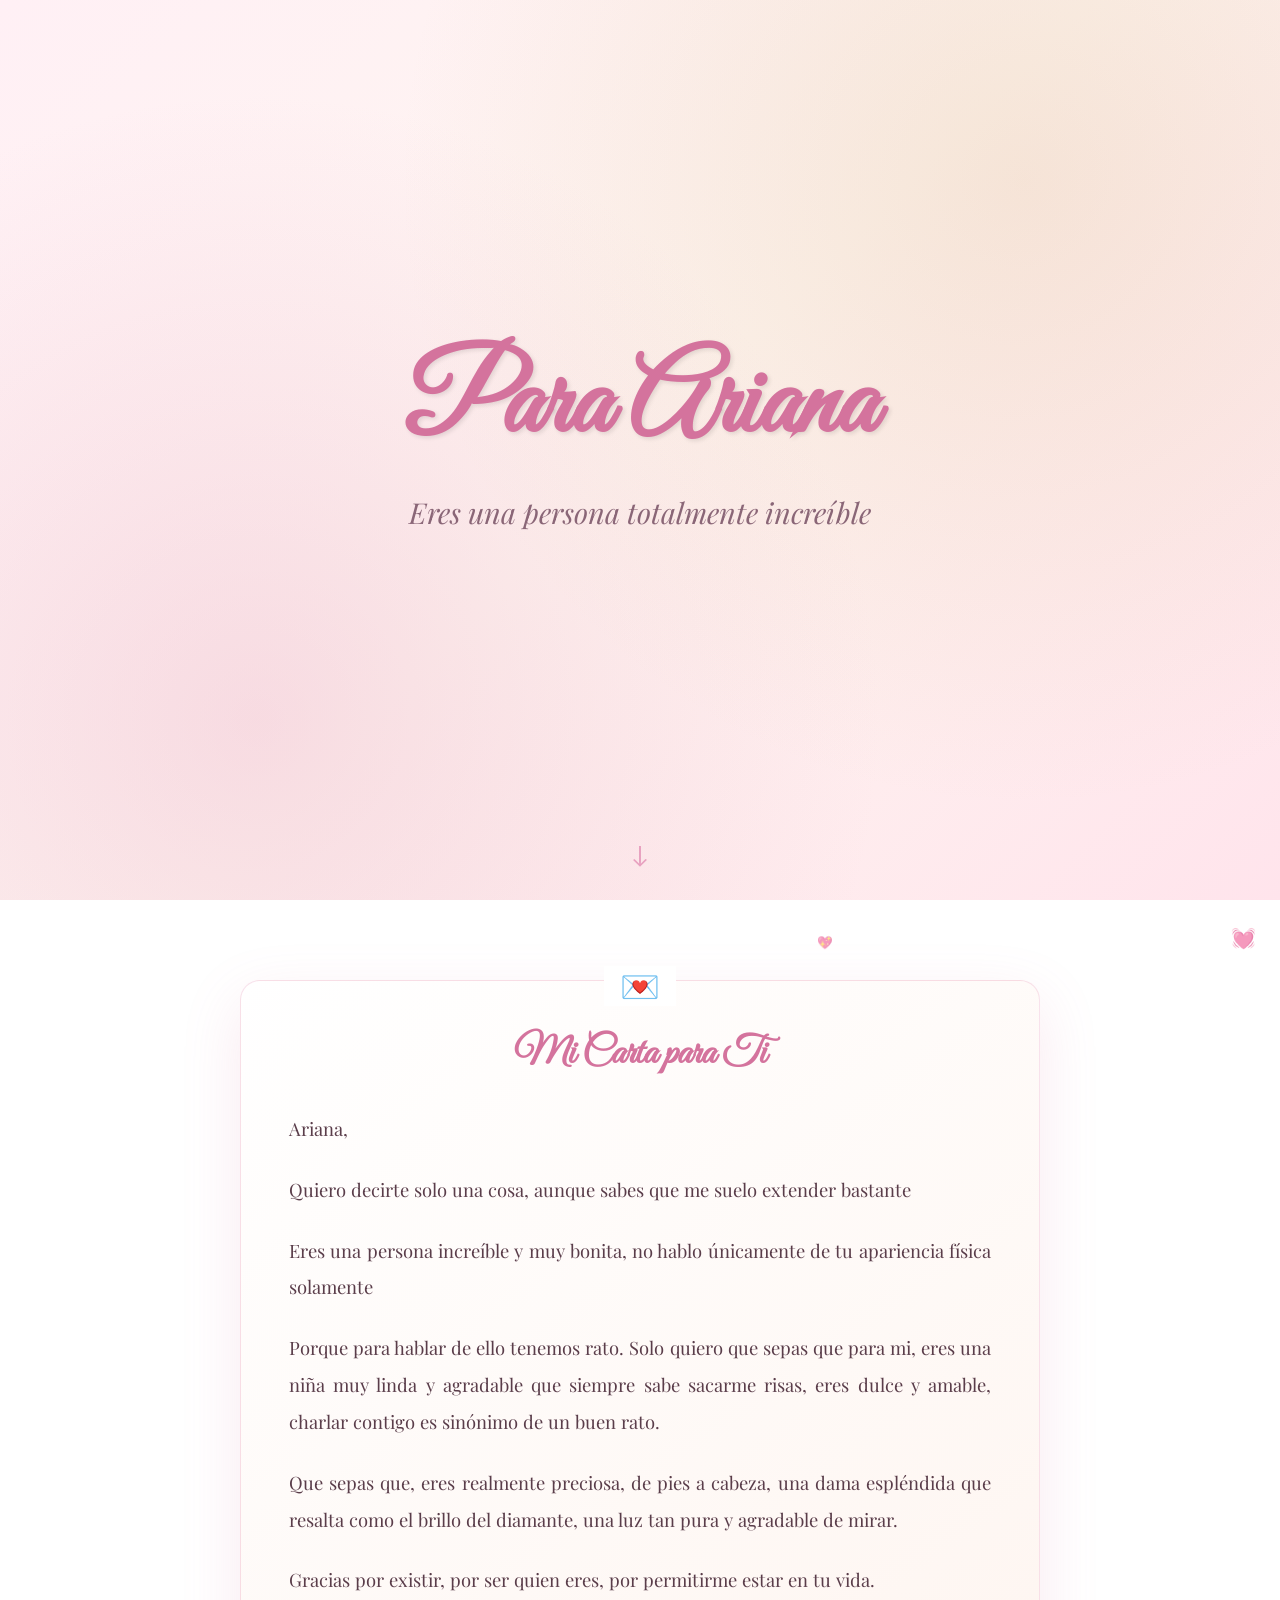
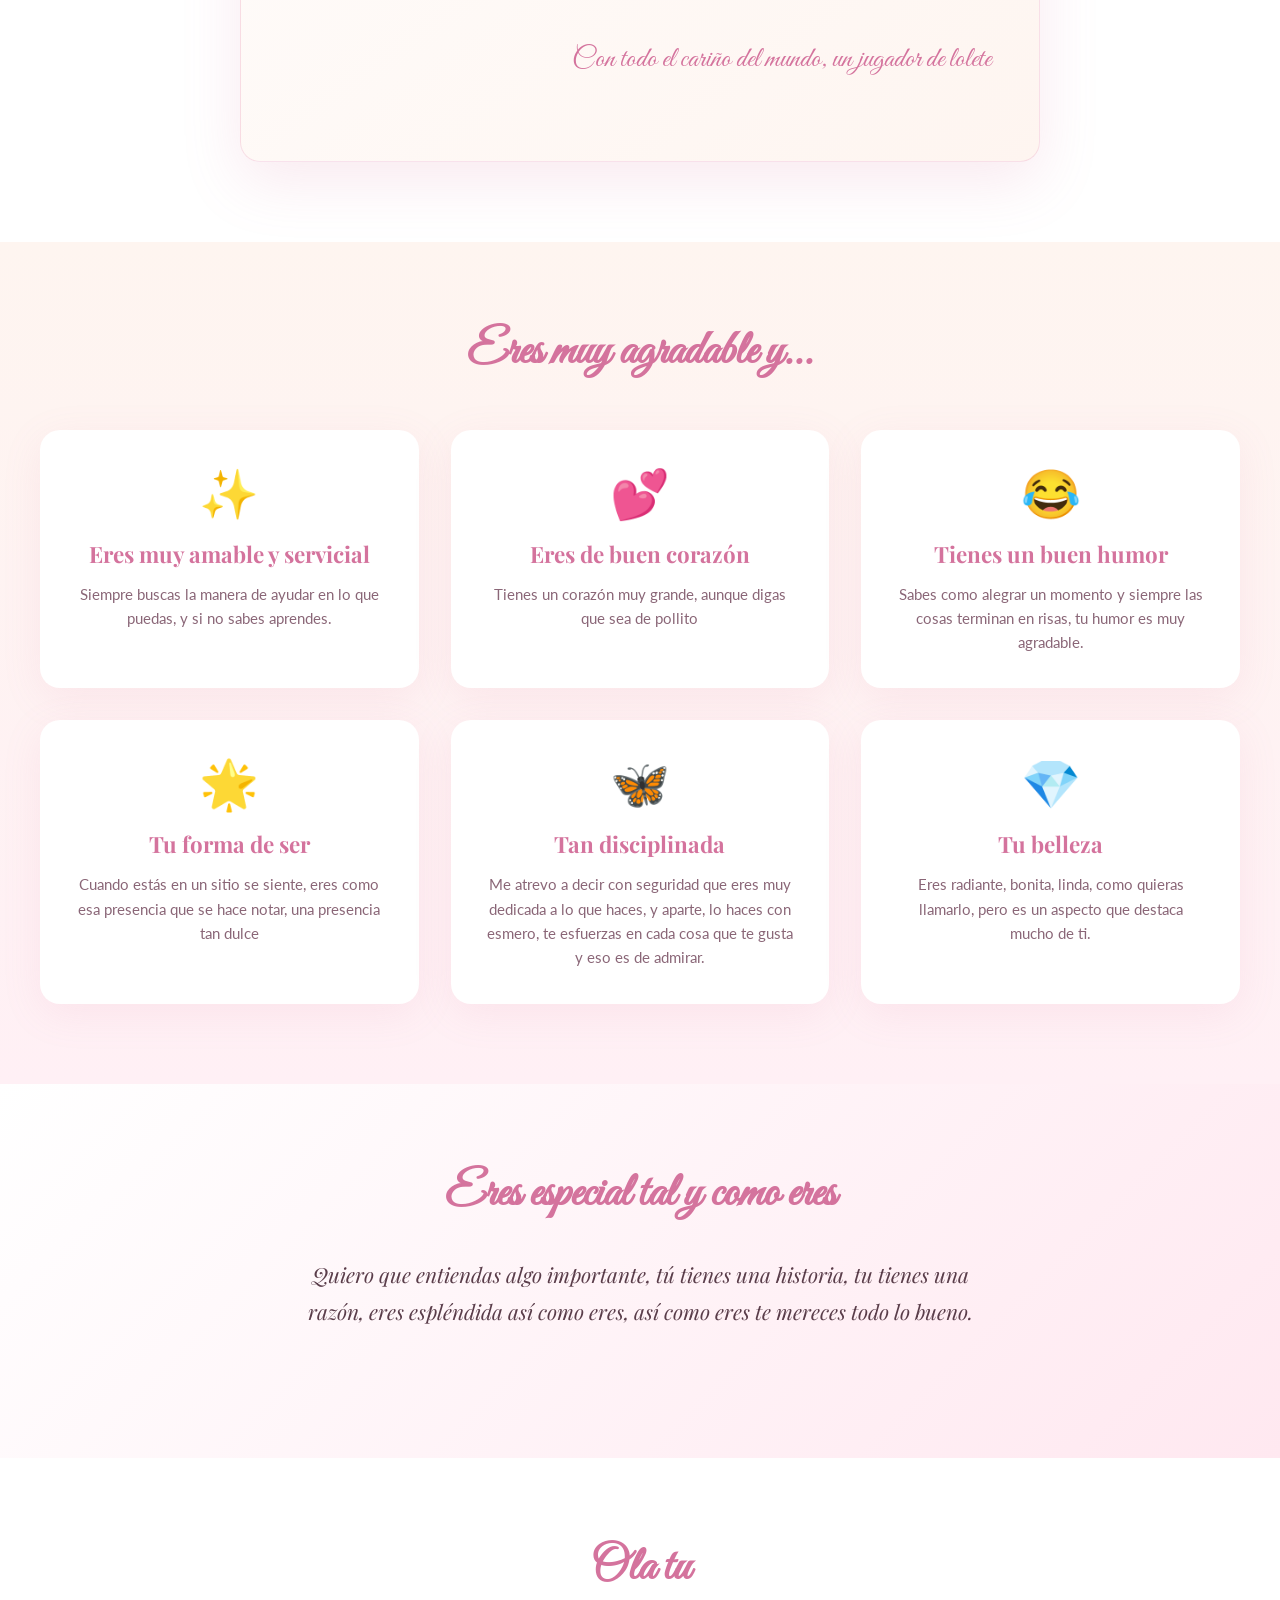
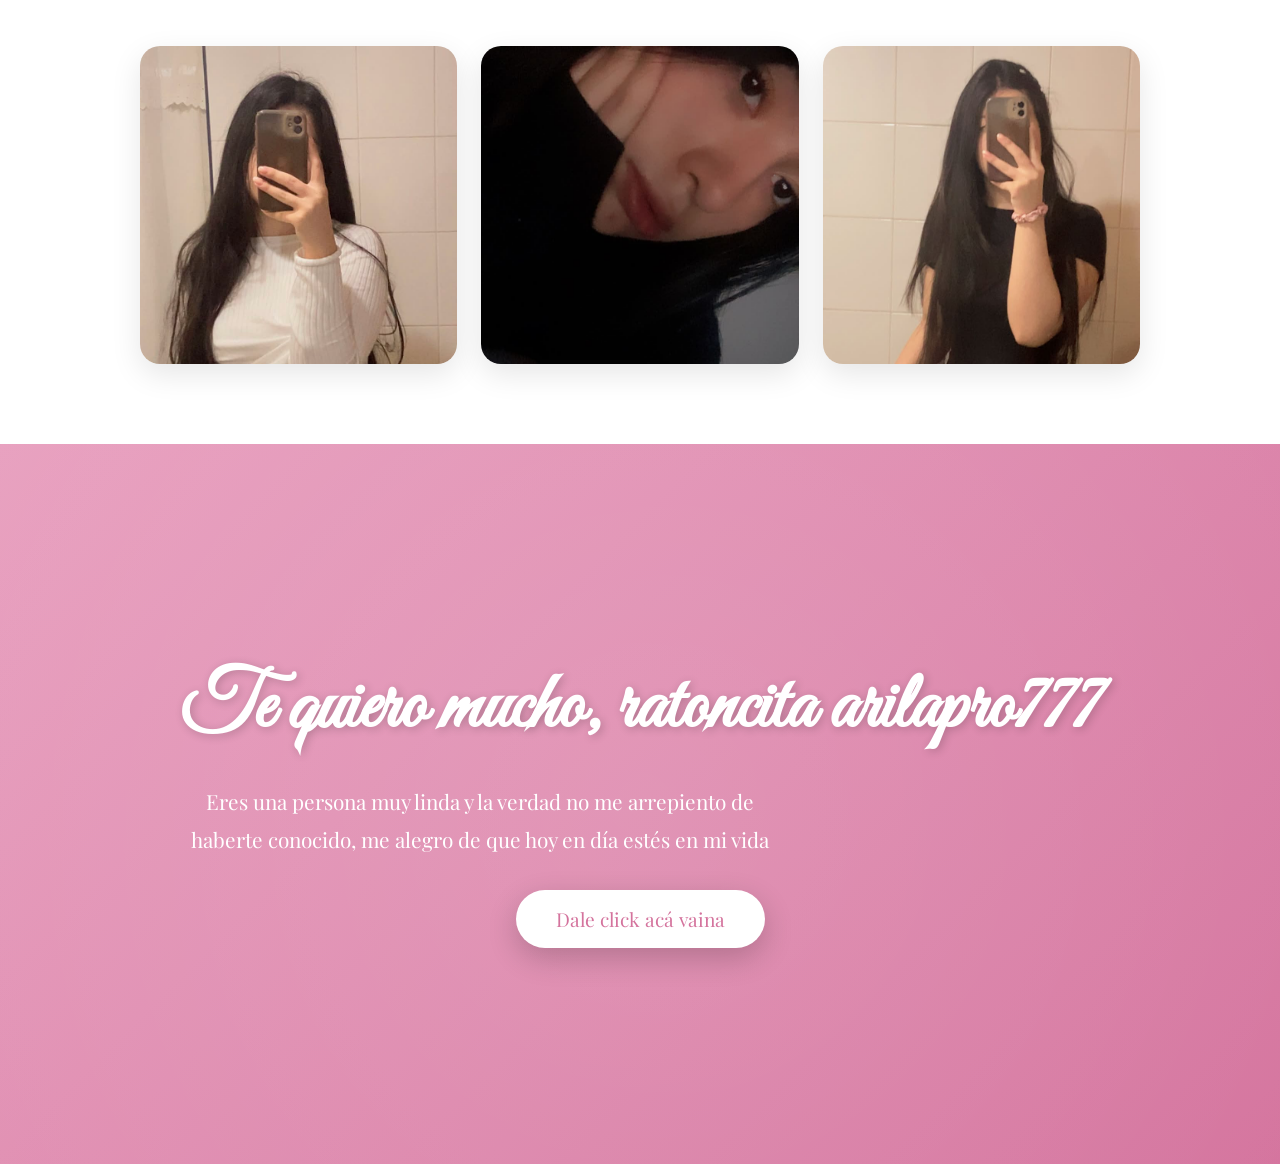
==== index.html @ 376215db "Renombrar a index.html para GitHub Pages" ====
<!DOCTYPE html>
<html lang="es">
<head>
    <meta charset="UTF-8">
    <meta name="viewport" content="width=device-width, initial-scale=1.0">
    <title>Para Ariana la ratoncita 💖</title>
    <link href="https://fonts.googleapis.com/css2?family=Great+Vibes&family=Playfair+Display:ital,wght@0,400;0,600;1,400&family=Lato:wght@300;400&display=swap" rel="stylesheet">
    <link rel="stylesheet" href="styles.css">
</head>
<body>
    <div class="hearts-container" id="hearts"></div>

    <section class="hero">
        <div class="hero-content">
            <h1>Para Ariana</h1>
            <p class="subtitle">Eres una persona totalmente increíble</p>
        </div>
        <div class="scroll-indicator">↓</div>
    </section>

    <section class="letter-section">
        <div class="letter-container reveal">
            <h2>Mi Carta para Ti</h2>
            <div class="letter-text">
                <p>Ariana,</p>
                <p>Quiero decirte solo una cosa, aunque sabes que me suelo extender bastante</p>
                <p>Eres una persona increíble y muy bonita, no hablo únicamente de tu apariencia física solamente</p>
                <p>Porque para hablar de ello tenemos rato. Solo quiero que sepas que para mi, eres una niña muy linda y agradable que siempre sabe sacarme risas, eres dulce y amable, charlar contigo es sinónimo de un buen rato.</p>
                <p>Que sepas que, eres realmente preciosa, de pies a cabeza, una dama espléndida que resalta como el brillo del diamante, una luz tan pura y agradable de mirar.</p>
                <p>Gracias por existir, por ser quien eres, por permitirme estar en tu vida.</p>
                <p class="signature">Con todo el cariño del mundo, un jugador de lolete </p>
            </div>
        </div>
    </section>

    <section class="reasons-section">
        <h2 class="reveal">Eres muy agradable y...</h2>
        <div class="reasons-grid">
            <div class="reason-card reveal">
                <span class="icon">✨</span>
                <h3>Eres muy amable y servicial</h3>
                <p>Siempre buscas la manera de ayudar en lo que puedas, y si no sabes aprendes.</p>
            </div>
            <div class="reason-card reveal">
                <span class="icon">💕</span>
                <h3>Eres de buen corazón</h3>
                <p>Tienes un corazón muy grande, aunque digas que sea de pollito</p>
            </div>
            <div class="reason-card reveal">
                <span class="icon">😂</span>
                <h3>Tienes un buen humor</h3>
                <p>Sabes como alegrar un momento y siempre las cosas terminan en risas, tu humor es muy agradable.</p>
            </div>
            <div class="reason-card reveal">
                <span class="icon">🌟</span>
                <h3>Tu forma de ser</h3>
                <p>Cuando estás en un sitio se siente, eres como esa presencia que se hace notar, una presencia tan dulce</p>
            </div>
            <div class="reason-card reveal">
                <span class="icon">🦋</span>
                <h3>Tan disciplinada</h3>
                <p>Me atrevo a decir con seguridad que eres muy dedicada a lo que haces, y aparte, lo haces con esmero, te esfuerzas en cada cosa que te gusta y eso es de admirar.</p>
            </div>
            <div class="reason-card reveal">
                <span class="icon">💎</span>
                <h3>Tu belleza</h3>
                <p>Eres radiante, bonita, linda, como quieras llamarlo, pero es un aspecto que destaca mucho de ti.</p>
            </div>
        </div>
    </section>

    <section class="body-love-section">
        <h2 class="reveal">Eres especial tal y como eres</h2>
        <p class="message reveal">
            Quiero que entiendas algo importante, tú tienes una historia, tu tienes una razón, eres espléndida así como eres, así como eres te mereces todo lo bueno.
        </p>
    </section>

    <section class="gallery-section">
        <h2 class="reveal">Ola tu</h2>
        <div class="gallery-grid">
            <div class="gallery-item reveal" onclick="openLightbox(this)">
                <img src="arilapro1.jpg" alt="Ariana" onerror="this.style.display='none'; this.parentElement.innerHTML='<div style=\'width:100%;height:100%;background:linear-gradient(135deg,#e8a0bf,#d4a574);display:flex;align-items:center;justify-content:center;font-size:3rem;\'>📸</div>'">
                <div class="overlay"><p>Tu carita lo dice todo</p></div>
            </div>
            <div class="gallery-item reveal" onclick="openLightbox(this)">
                <img src="arilapro2.jpg" alt="Ariana" onerror="this.style.display='none'; this.parentElement.innerHTML='<div style=\'width:100%;height:100%;background:linear-gradient(135deg,#d4739d,#e8a0bf);display:flex;align-items:center;justify-content:center;font-size:3rem;\'>📸</div>'">
                <div class="overlay"><p>Siempre radiante</p></div>
            </div>
            <div class="gallery-item reveal" onclick="openLightbox(this)">
                <img src="arilapro3.jpg" alt="Ariana" onerror="this.style.display='none'; this.parentElement.innerHTML='<div style=\'width:100%;height:100%;background:linear-gradient(135deg,#d4a574,#fef5f0);display:flex;align-items:center;justify-content:center;font-size:3rem;\'>📸</div>'">
                <div class="overlay"><p>La niña bonita</p></div>
            </div>
        </div>
    </section>

    <section class="final-section">
        <div class="final-content">
            <h2>Te quiero mucho, ratoncita arilapro777</h2>
            <p>Eres una persona muy linda y la verdad no me arrepiento de haberte conocido, me alegro de que hoy en día estés en mi vida</p>
            <button class="love-btn" onclick="createConfetti()">Dale click acá vaina</button>
        </div>
    </section>

    <div class="lightbox" id="lightbox" onclick="closeLightbox()">
        <span class="close">&times;</span>
        <img id="lightbox-img" src="" alt="Ariana">
    </div>

    <script src="script.js"></script>
</body>
</html>
---- styles.css ----
* {
    margin: 0;
    padding: 0;
    box-sizing: border-box;
}

:root {
    --rose: #e8a0bf;
    --rose-dark: #d4739d;
    --gold: #d4a574;
    --cream: #fef5f0;
    --blush: #fff0f5;
    --text: #5a3d4a;
    --text-light: #8a6677;
}

body {
    font-family: 'Lato', sans-serif;
    background: var(--blush);
    color: var(--text);
    overflow-x: hidden;
}

.hearts-container {
    position: fixed;
    top: 0;
    left: 0;
    width: 100%;
    height: 100%;
    pointer-events: none;
    z-index: 1;
}

.heart {
    position: absolute;
    bottom: -50px;
    font-size: 20px;
    animation: floatUp linear infinite;
    opacity: 0.6;
}

@keyframes floatUp {
    0% {
        transform: translateY(0) rotate(0deg) scale(1);
        opacity: 0.6;
    }
    50% {
        opacity: 0.8;
    }
    100% {
        transform: translateY(-110vh) rotate(720deg) scale(0.5);
        opacity: 0;
    }
}

.hero {
    min-height: 100vh;
    display: flex;
    flex-direction: column;
    justify-content: center;
    align-items: center;
    text-align: center;
    padding: 2rem;
    background: linear-gradient(135deg, var(--blush) 0%, var(--cream) 50%, #ffe4ec 100%);
    position: relative;
}

.hero::before {
    content: '';
    position: absolute;
    top: 0;
    left: 0;
    right: 0;
    bottom: 0;
    background: radial-gradient(circle at 20% 80%, rgba(232, 160, 191, 0.3) 0%, transparent 50%),
                radial-gradient(circle at 80% 20%, rgba(212, 165, 116, 0.2) 0%, transparent 50%);
    pointer-events: none;
}

.hero-content {
    position: relative;
    z-index: 2;
    animation: fadeInUp 1.5s ease-out;
}

@keyframes fadeInUp {
    from {
        opacity: 0;
        transform: translateY(40px);
    }
    to {
        opacity: 1;
        transform: translateY(0);
    }
}

.hero h1 {
    font-family: 'Great Vibes', cursive;
    font-size: clamp(3rem, 10vw, 7rem);
    color: var(--rose-dark);
    margin-bottom: 1rem;
    text-shadow: 2px 2px 4px rgba(0,0,0,0.1);
    animation: pulse 2s ease-in-out infinite;
}

@keyframes pulse {
    0%, 100% { transform: scale(1); }
    50% { transform: scale(1.02); }
}

.hero .subtitle {
    font-family: 'Playfair Display', serif;
    font-size: clamp(1.2rem, 3vw, 1.8rem);
    color: var(--text-light);
    font-style: italic;
    margin-bottom: 2rem;
}

.scroll-indicator {
    position: absolute;
    bottom: 2rem;
    left: 50%;
    transform: translateX(-50%);
    animation: bounce 2s infinite;
    font-size: 1.5rem;
    color: var(--rose);
}

@keyframes bounce {
    0%, 100% { transform: translateX(-50%) translateY(0); }
    50% { transform: translateX(-50%) translateY(-10px); }
}

.letter-section {
    padding: 5rem 2rem;
    background: white;
    position: relative;
}

.letter-container {
    max-width: 800px;
    margin: 0 auto;
    background: linear-gradient(145deg, #fff 0%, var(--cream) 100%);
    padding: 3rem;
    border-radius: 20px;
    box-shadow: 0 20px 60px rgba(212, 115, 157, 0.15);
    position: relative;
    border: 1px solid rgba(232, 160, 191, 0.3);
}

.letter-container::before {
    content: '💌';
    position: absolute;
    top: -15px;
    left: 50%;
    transform: translateX(-50%);
    font-size: 2rem;
    background: white;
    padding: 0 1rem;
}

.letter-container h2 {
    font-family: 'Great Vibes', cursive;
    font-size: 2.5rem;
    color: var(--rose-dark);
    text-align: center;
    margin-bottom: 2rem;
}

.letter-text {
    font-family: 'Playfair Display', serif;
    font-size: 1.15rem;
    line-height: 2;
    color: var(--text);
    text-align: justify;
}

.letter-text p {
    margin-bottom: 1.5rem;
}

.letter-text .signature {
    font-family: 'Great Vibes', cursive;
    font-size: 1.8rem;
    color: var(--rose-dark);
    text-align: right;
    margin-top: 2rem;
}

.reasons-section {
    padding: 5rem 2rem;
    background: linear-gradient(180deg, var(--cream) 0%, var(--blush) 100%);
}

.reasons-section h2 {
    font-family: 'Great Vibes', cursive;
    font-size: 3rem;
    color: var(--rose-dark);
    text-align: center;
    margin-bottom: 3rem;
}

.reasons-grid {
    display: grid;
    grid-template-columns: repeat(auto-fit, minmax(280px, 1fr));
    gap: 2rem;
    max-width: 1200px;
    margin: 0 auto;
}

.reason-card {
    background: white;
    padding: 2rem;
    border-radius: 20px;
    text-align: center;
    box-shadow: 0 10px 40px rgba(212, 115, 157, 0.1);
    transition: all 0.4s ease;
    cursor: default;
    border: 2px solid transparent;
}

.reason-card:hover {
    transform: translateY(-10px);
    box-shadow: 0 20px 50px rgba(212, 115, 157, 0.2);
    border-color: var(--rose);
}

.reason-card .icon {
    font-size: 3rem;
    margin-bottom: 1rem;
    display: block;
    animation: wobble 3s ease-in-out infinite;
}

@keyframes wobble {
    0%, 100% { transform: rotate(-5deg); }
    50% { transform: rotate(5deg); }
}

.reason-card h3 {
    font-family: 'Playfair Display', serif;
    font-size: 1.4rem;
    color: var(--rose-dark);
    margin-bottom: 0.8rem;
}

.reason-card p {
    color: var(--text-light);
    line-height: 1.6;
    font-size: 0.95rem;
}

.body-love-section {
    padding: 5rem 2rem;
    background: linear-gradient(135deg, #fff 0%, #ffe8f0 100%);
    text-align: center;
}

.body-love-section h2 {
    font-family: 'Great Vibes', cursive;
    font-size: 3rem;
    color: var(--rose-dark);
    margin-bottom: 2rem;
}

.body-love-section .message {
    max-width: 700px;
    margin: 0 auto 3rem;
    font-family: 'Playfair Display', serif;
    font-size: 1.3rem;
    line-height: 1.8;
    color: var(--text);
    font-style: italic;
}

.gallery-section {
    padding: 5rem 2rem;
    background: white;
}

.gallery-section h2 {
    font-family: 'Great Vibes', cursive;
    font-size: 3rem;
    color: var(--rose-dark);
    text-align: center;
    margin-bottom: 3rem;
}

.gallery-grid {
    display: grid;
    grid-template-columns: repeat(auto-fit, minmax(250px, 1fr));
    gap: 1.5rem;
    max-width: 1000px;
    margin: 0 auto;
}

.gallery-item {
    position: relative;
    border-radius: 20px;
    overflow: hidden;
    aspect-ratio: 1;
    box-shadow: 0 10px 30px rgba(0,0,0,0.1);
    transition: transform 0.4s ease;
    cursor: pointer;
}

.gallery-item:hover {
    transform: scale(1.03);
}

.gallery-item img {
    width: 100%;
    height: 100%;
    object-fit: cover;
    transition: transform 0.5s ease;
}

.gallery-item:hover img {
    transform: scale(1.1);
}

.gallery-item .overlay {
    position: absolute;
    bottom: 0;
    left: 0;
    right: 0;
    padding: 1.5rem;
    background: linear-gradient(transparent, rgba(90, 61, 74, 0.9));
    color: white;
    transform: translateY(100%);
    transition: transform 0.4s ease;
}

.gallery-item:hover .overlay {
    transform: translateY(0);
}

.gallery-item .overlay p {
    font-family: 'Playfair Display', serif;
    font-style: italic;
}

.final-section {
    min-height: 80vh;
    display: flex;
    flex-direction: column;
    justify-content: center;
    align-items: center;
    text-align: center;
    padding: 4rem 2rem;
    background: linear-gradient(135deg, var(--rose) 0%, var(--rose-dark) 100%);
    color: white;
    position: relative;
    overflow: hidden;
}

.final-section::before {
    content: '';
    position: absolute;
    top: -50%;
    left: -50%;
    width: 200%;
    height: 200%;
    background: radial-gradient(circle, rgba(255,255,255,0.1) 0%, transparent 60%);
    animation: rotate 20s linear infinite;
}

@keyframes rotate {
    from { transform: rotate(0deg); }
    to { transform: rotate(360deg); }
}

.final-content {
    position: relative;
    z-index: 2;
}

.final-section h2 {
    font-family: 'Great Vibes', cursive;
    font-size: clamp(2.5rem, 8vw, 5rem);
    margin-bottom: 1.5rem;
    text-shadow: 2px 2px 10px rgba(0,0,0,0.2);
}

.final-section p {
    font-family: 'Playfair Display', serif;
    font-size: 1.3rem;
    max-width: 600px;
    line-height: 1.8;
    margin-bottom: 2rem;
}

.love-btn {
    background: white;
    color: var(--rose-dark);
    border: none;
    padding: 1rem 2.5rem;
    font-family: 'Playfair Display', serif;
    font-size: 1.2rem;
    border-radius: 50px;
    cursor: pointer;
    transition: all 0.3s ease;
    box-shadow: 0 10px 30px rgba(0,0,0,0.2);
}

.love-btn:hover {
    transform: translateY(-3px);
    box-shadow: 0 15px 40px rgba(0,0,0,0.3);
}

.confetti {
    position: fixed;
    top: -10px;
    font-size: 1.5rem;
    animation: confettiFall linear forwards;
    pointer-events: none;
    z-index: 1000;
}

@keyframes confettiFall {
    0% {
        transform: translateY(0) rotate(0deg);
        opacity: 1;
    }
    100% {
        transform: translateY(110vh) rotate(1080deg);
        opacity: 0;
    }
}

.lightbox {
    display: none;
    position: fixed;
    top: 0;
    left: 0;
    width: 100%;
    height: 100%;
    background: rgba(0,0,0,0.95);
    z-index: 2000;
    justify-content: center;
    align-items: center;
    cursor: pointer;
}

.lightbox.active {
    display: flex;
}

.lightbox img {
    max-width: 90%;
    max-height: 90%;
    object-fit: contain;
    border-radius: 10px;
    box-shadow: 0 0 50px rgba(232, 160, 191, 0.5);
}

.lightbox .close {
    position: absolute;
    top: 2rem;
    right: 2rem;
    font-size: 2rem;
    color: white;
    cursor: pointer;
}

@media (max-width: 768px) {
    .letter-container {
        padding: 2rem 1.5rem;
    }

    .reasons-grid {
        grid-template-columns: 1fr;
    }

    .gallery-grid {
        grid-template-columns: repeat(2, 1fr);
    }
}

.reveal {
    opacity: 0;
    transform: translateY(30px);
    transition: all 0.8s ease;
}

.reveal.active {
    opacity: 1;
    transform: translateY(0);
}
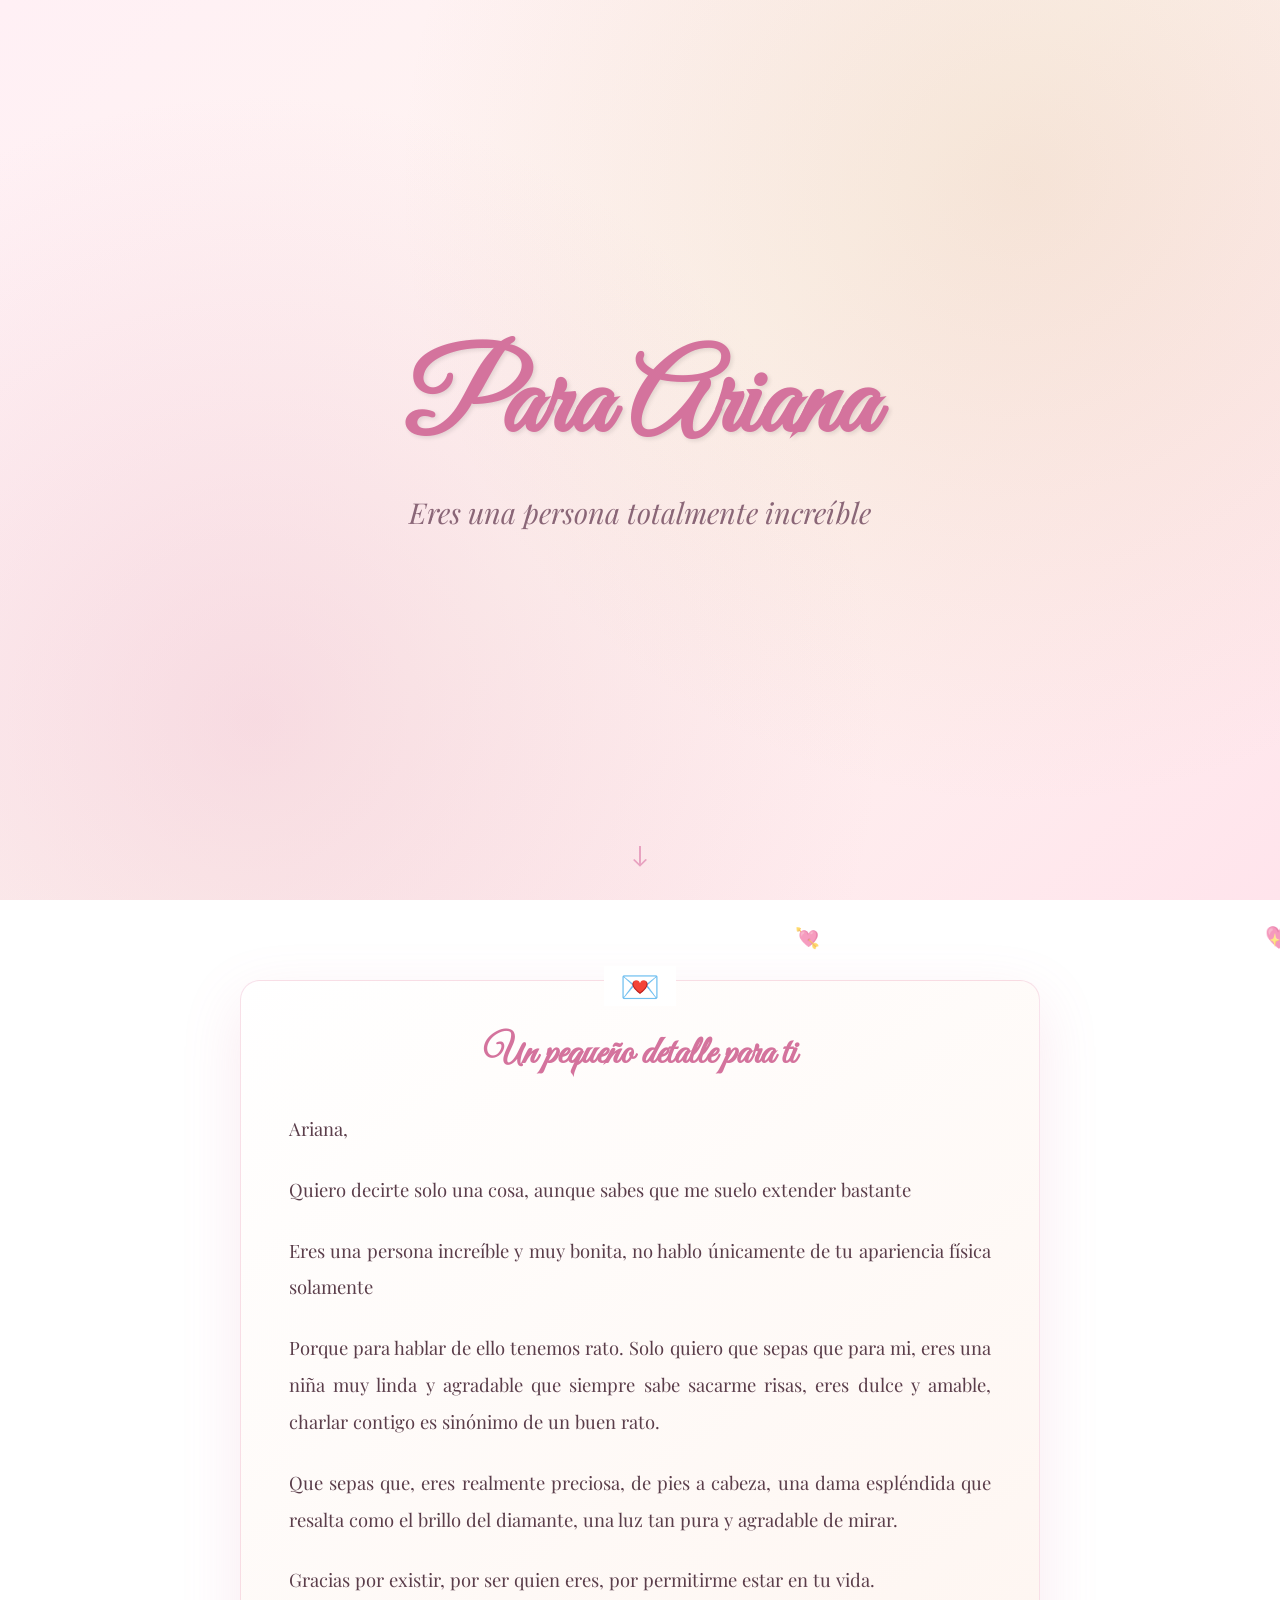
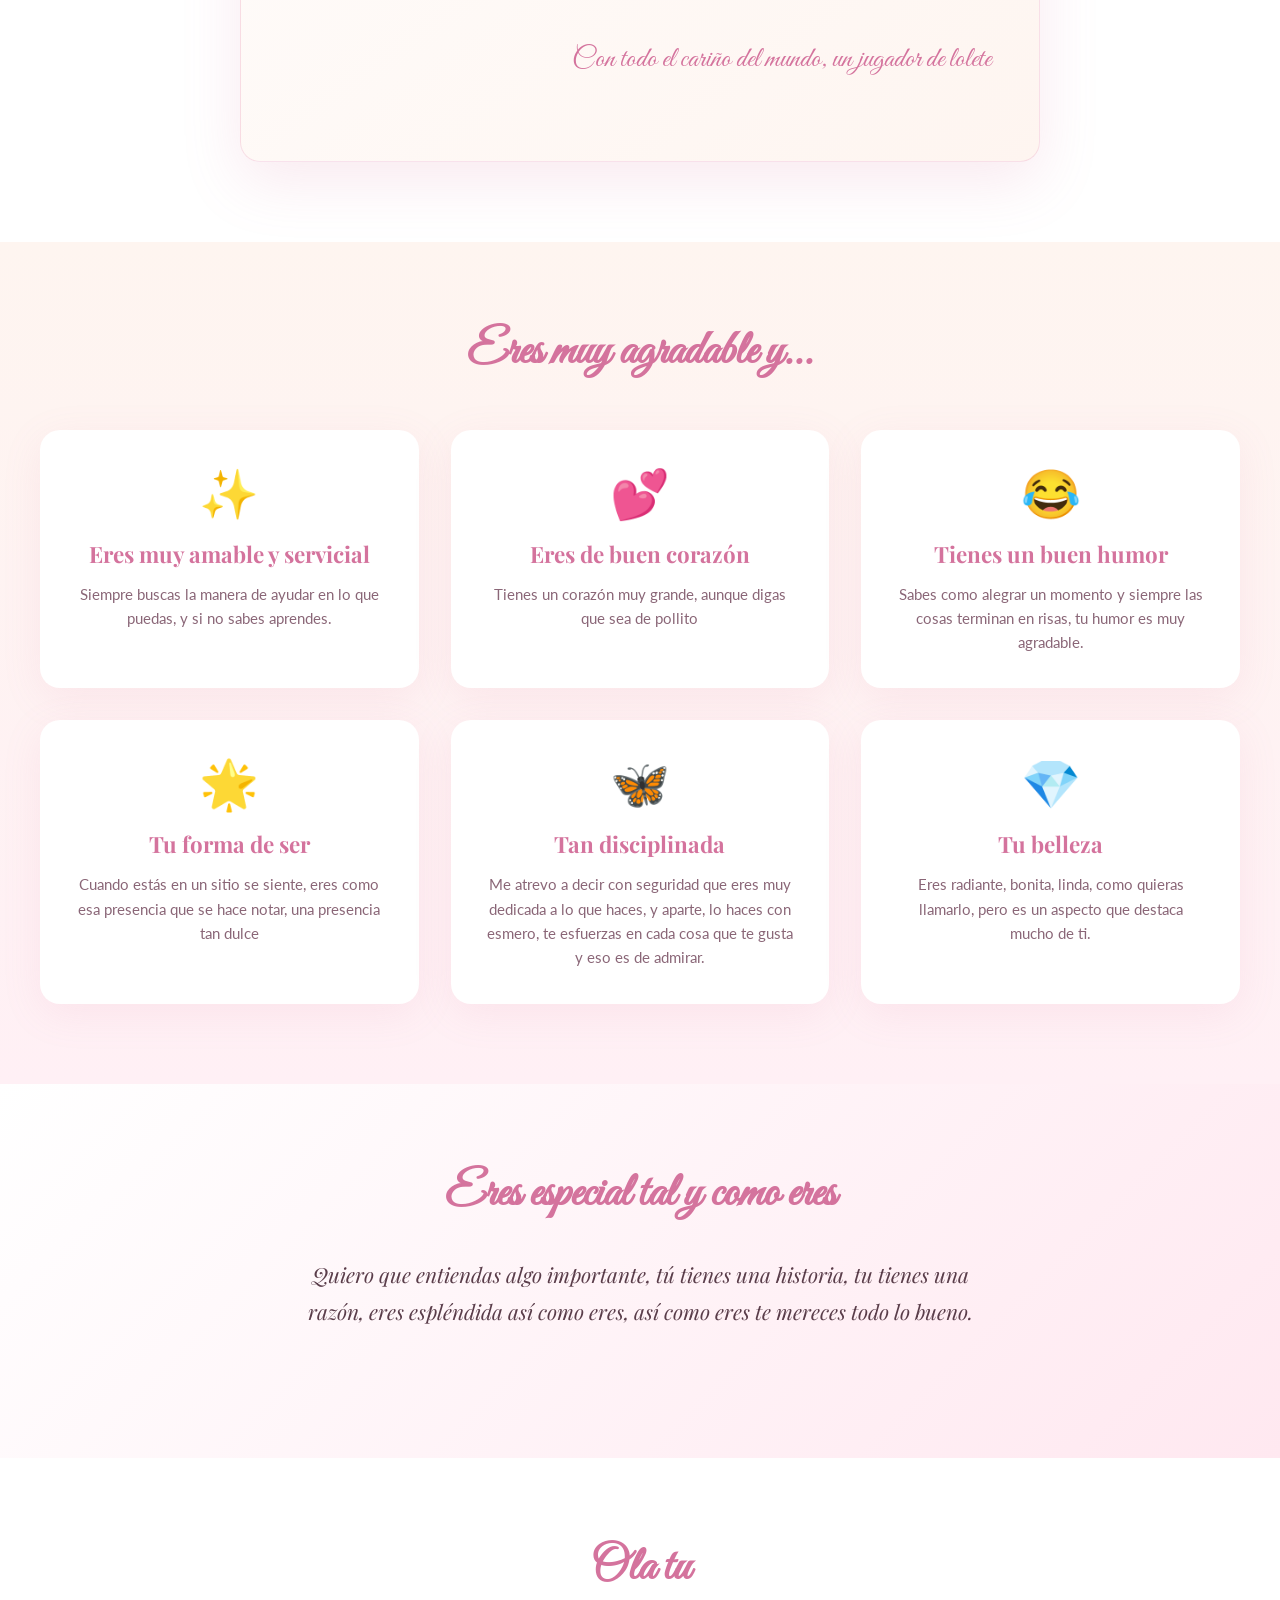
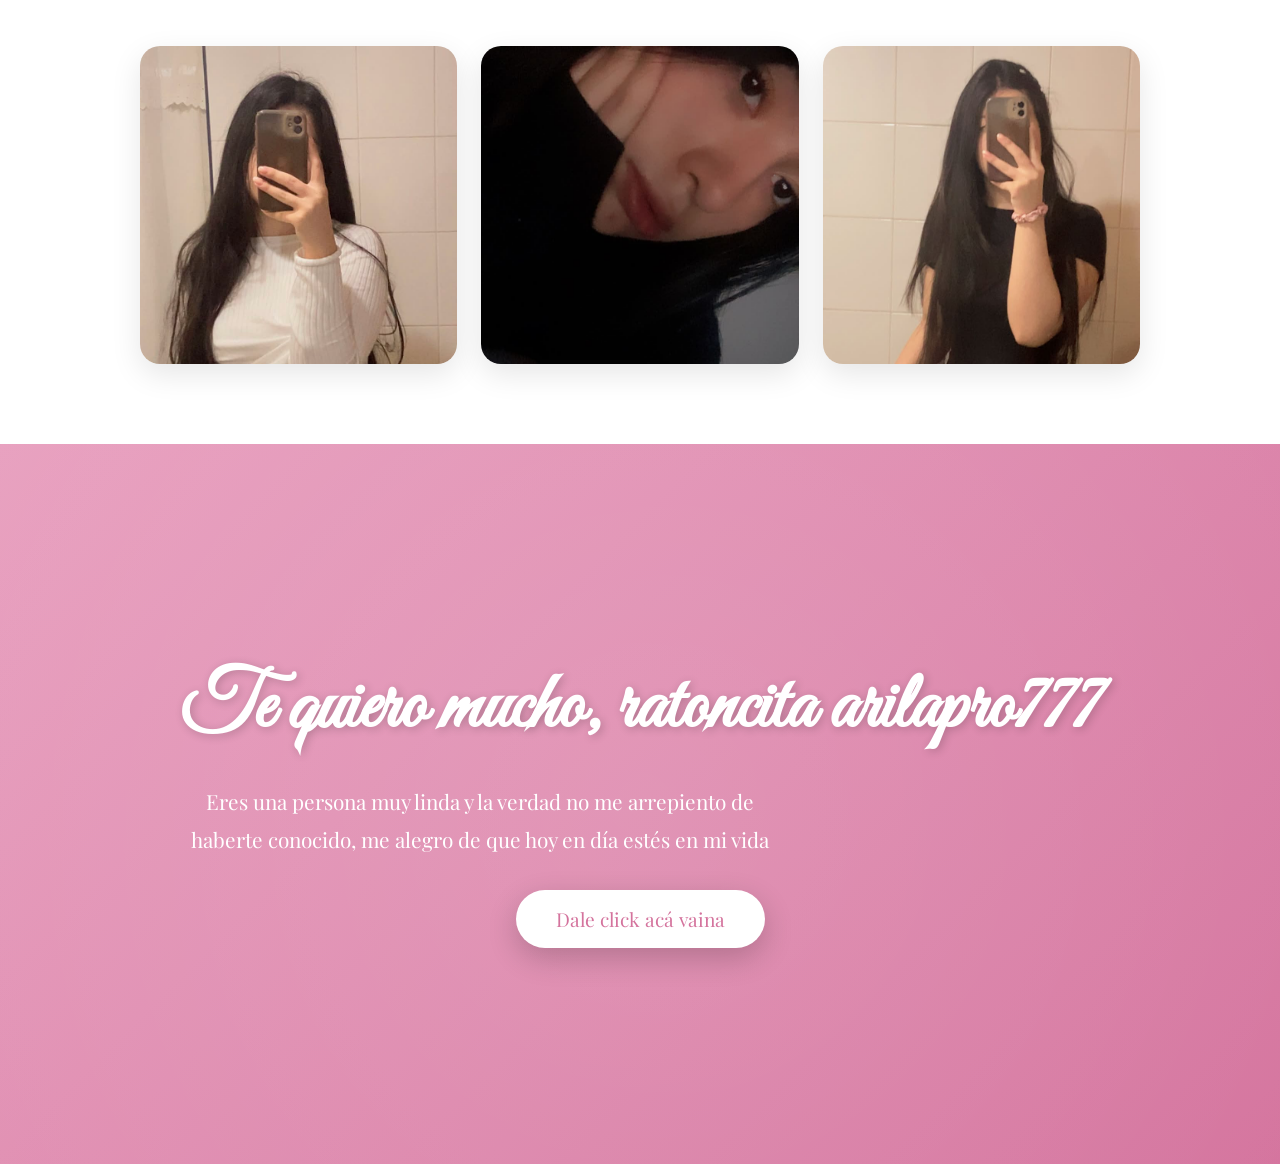
==== commit 36f75c61: "Actualizar titulo de carta" ====
--- a/index.html
+++ b/index.html
@@ -20,7 +20,7 @@
 
     <section class="letter-section">
         <div class="letter-container reveal">
-            <h2>Mi Carta para Ti</h2>
+            <h2>Un pequeño detalle para ti</h2>
             <div class="letter-text">
                 <p>Ariana,</p>
                 <p>Quiero decirte solo una cosa, aunque sabes que me suelo extender bastante</p>
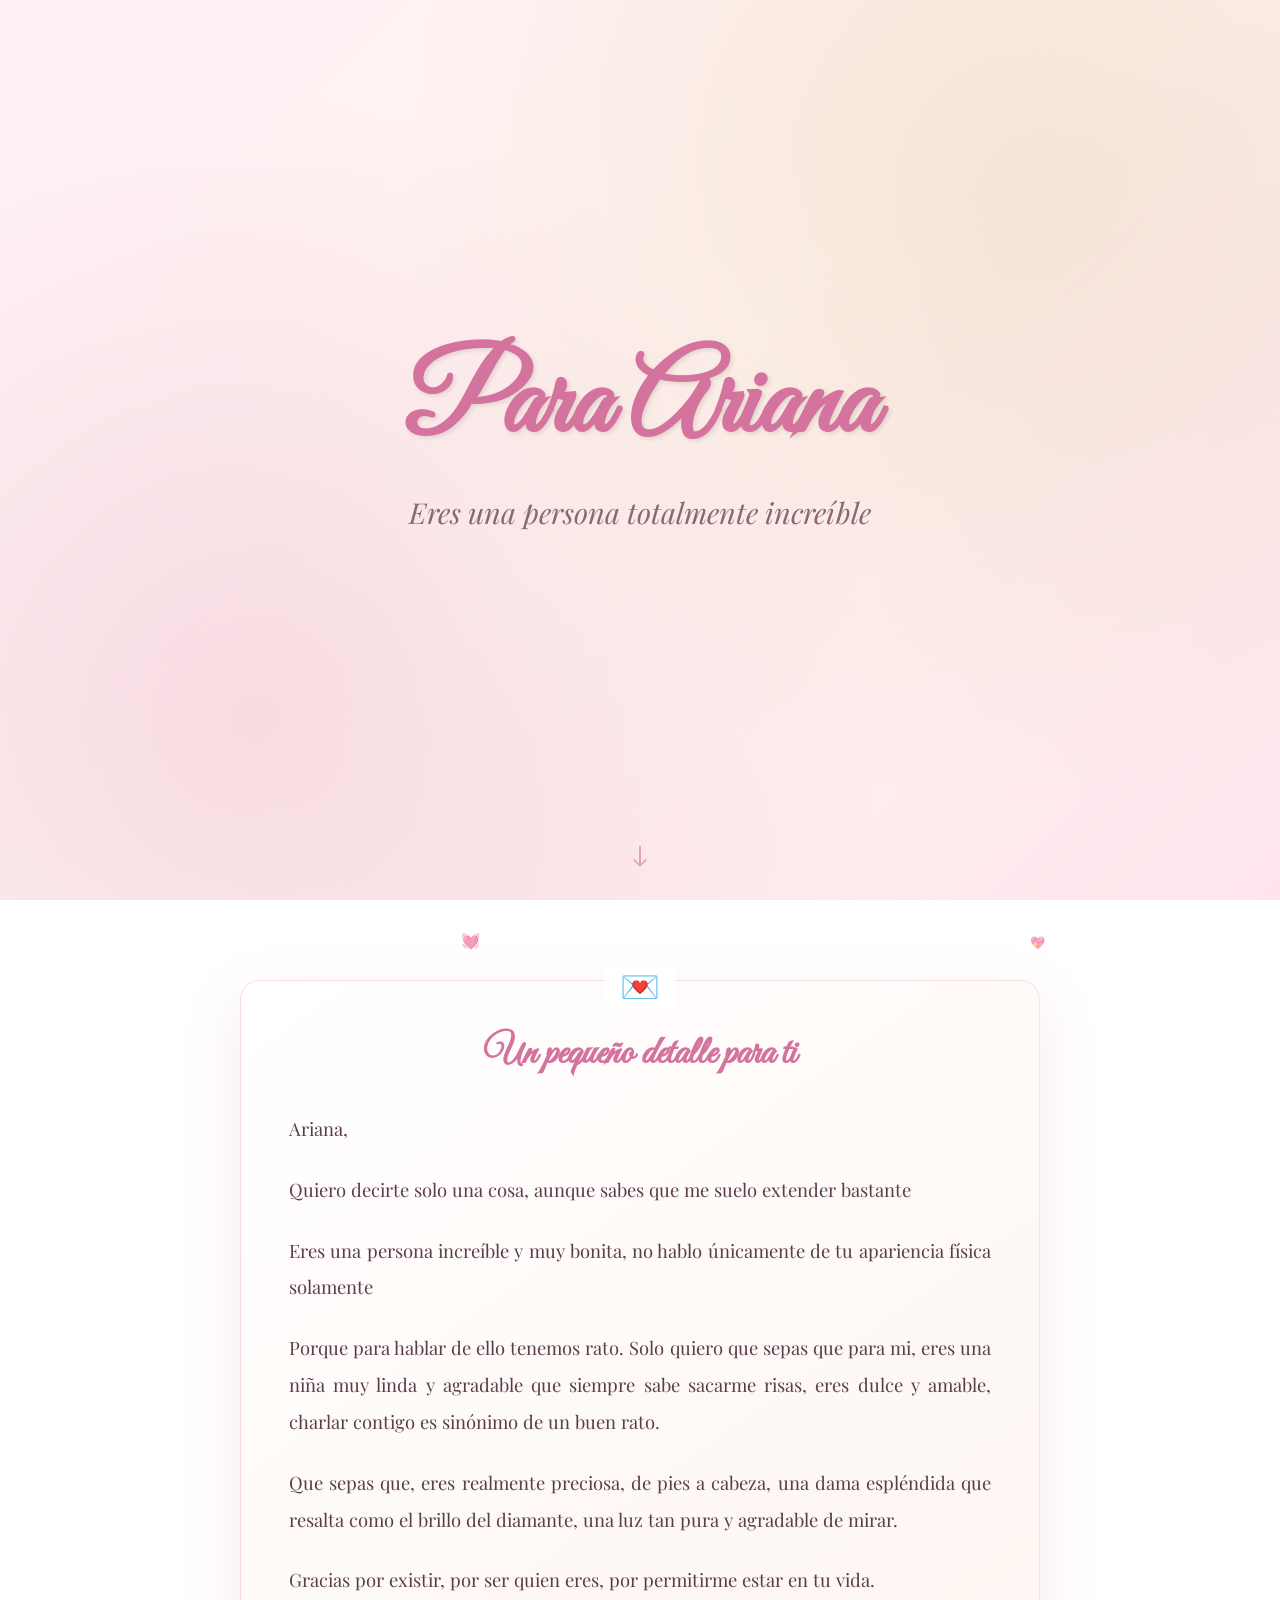
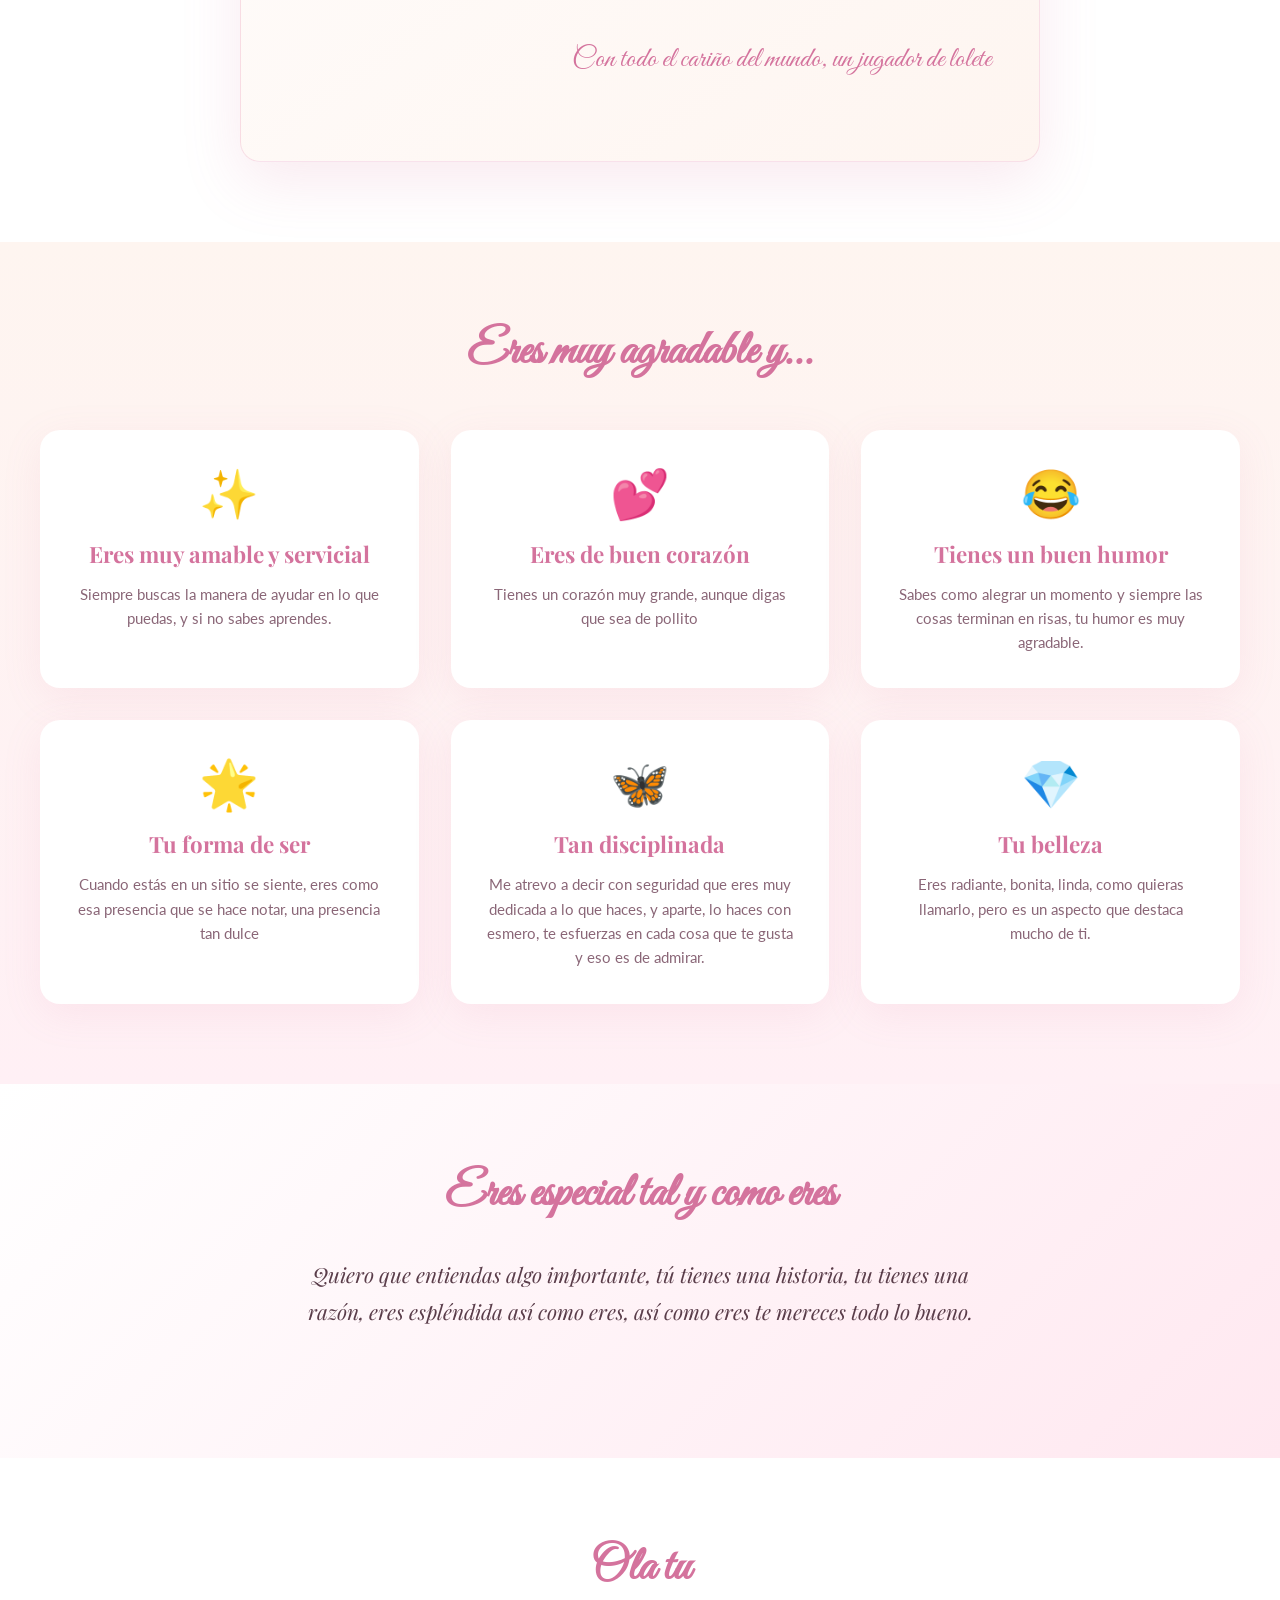
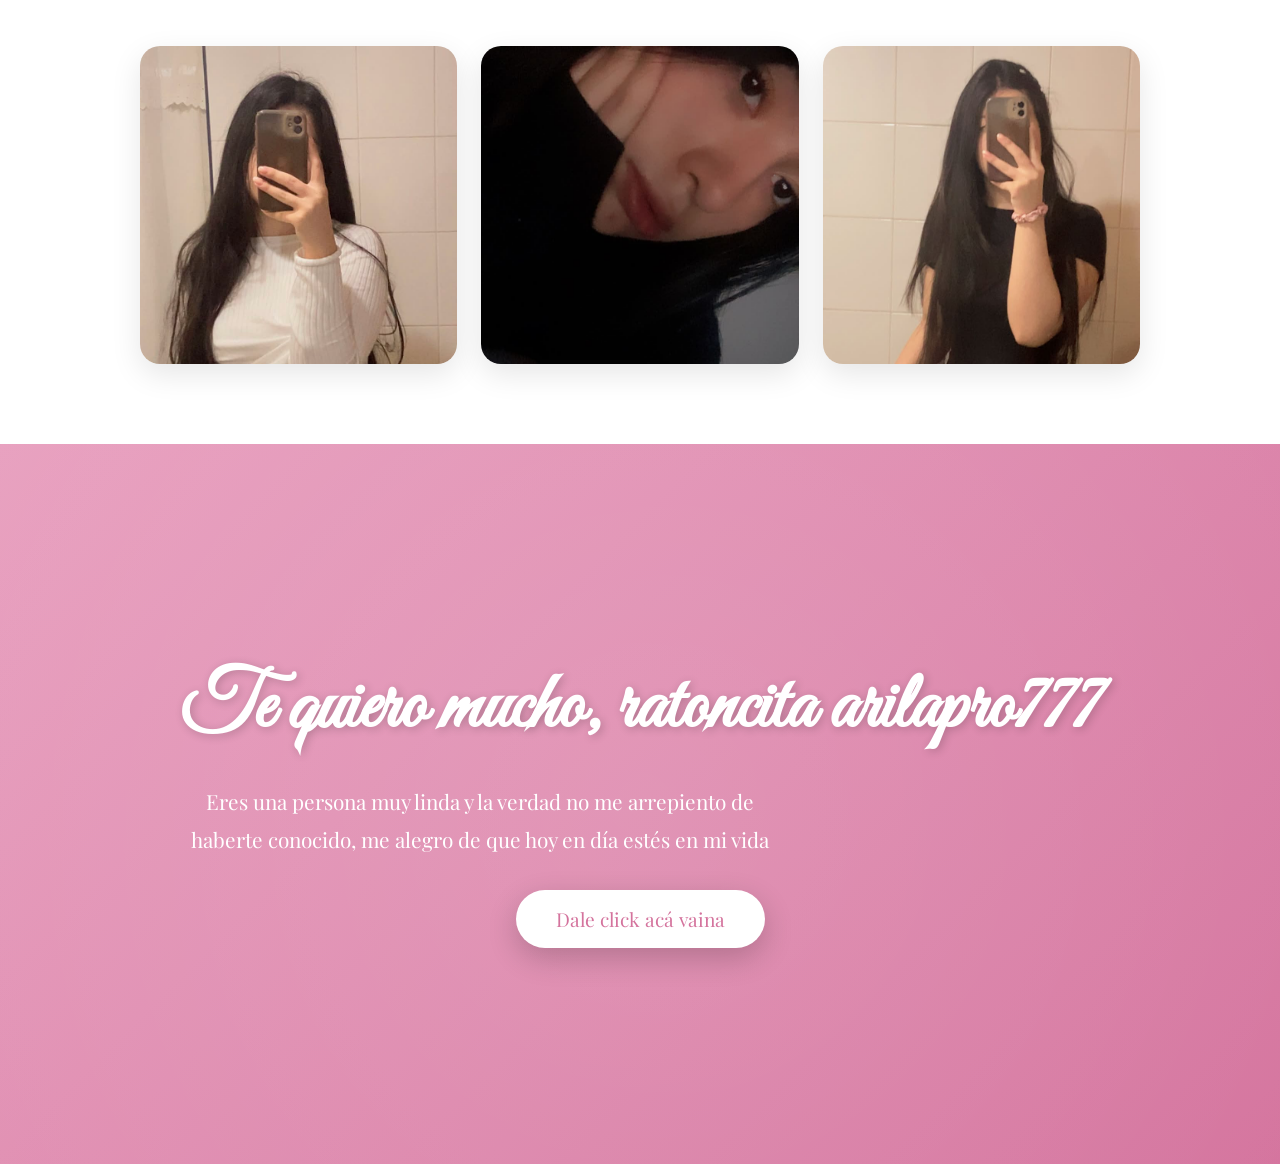
==== commit aac886a8: "Actualizar textos de galeria" ====
--- a/index.html
+++ b/index.html
@@ -81,11 +81,11 @@
         <div class="gallery-grid">
             <div class="gallery-item reveal" onclick="openLightbox(this)">
                 <img src="arilapro1.jpg" alt="Ariana" onerror="this.style.display='none'; this.parentElement.innerHTML='<div style=\'width:100%;height:100%;background:linear-gradient(135deg,#e8a0bf,#d4a574);display:flex;align-items:center;justify-content:center;font-size:3rem;\'>📸</div>'">
-                <div class="overlay"><p>Tu carita lo dice todo</p></div>
+                <div class="overlay"><p>Siempre radiante</p></div>
             </div>
             <div class="gallery-item reveal" onclick="openLightbox(this)">
                 <img src="arilapro2.jpg" alt="Ariana" onerror="this.style.display='none'; this.parentElement.innerHTML='<div style=\'width:100%;height:100%;background:linear-gradient(135deg,#d4739d,#e8a0bf);display:flex;align-items:center;justify-content:center;font-size:3rem;\'>📸</div>'">
-                <div class="overlay"><p>Siempre radiante</p></div>
+                <div class="overlay"><p>Tu carita lo dice todo</p></div>
             </div>
             <div class="gallery-item reveal" onclick="openLightbox(this)">
                 <img src="arilapro3.jpg" alt="Ariana" onerror="this.style.display='none'; this.parentElement.innerHTML='<div style=\'width:100%;height:100%;background:linear-gradient(135deg,#d4a574,#fef5f0);display:flex;align-items:center;justify-content:center;font-size:3rem;\'>📸</div>'">
